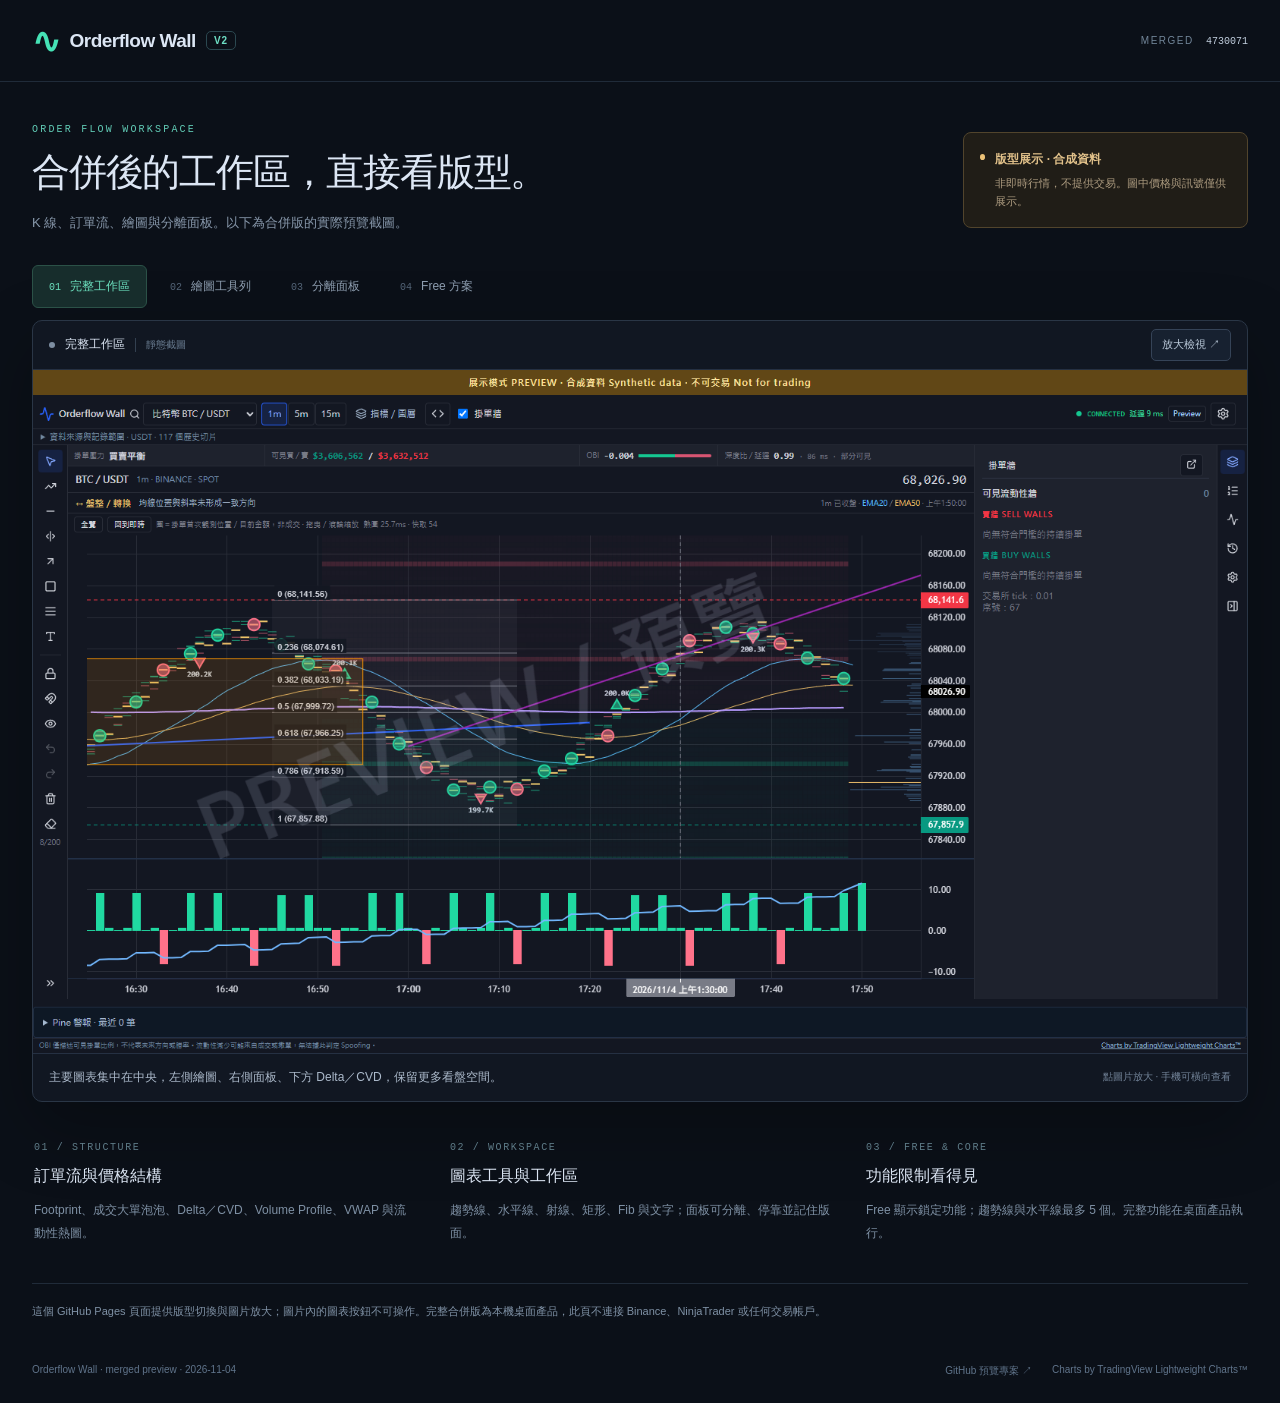
==== index.html @ 41fb0156 "Publish merged Orderflow Wall V2 layout preview (synthetic data)" ====
<!doctype html>
<html lang="zh-Hant">
<head>
  <meta charset="utf-8">
  <meta name="viewport" content="width=device-width,initial-scale=1">
  <meta name="theme-color" content="#0b1018">
  <meta name="description" content="Orderflow Wall V2 合併版本型預覽。合成資料、非即時行情、不可交易。">
  <title>Orderflow Wall · 合併版預覽</title>
  <link rel="stylesheet" href="style.css">
</head>
<body>
  <header><a class="brand" href="./"><span class="mark">∿</span> Orderflow Wall <span class="version">V2</span></a><span class="build">MERGED <code>4730071</code></span></header>
  <main>
    <section class="intro"><div><p class="eyebrow">ORDER FLOW WORKSPACE</p><h1>合併後的工作區，<br class="mobile">直接看版型。</h1><p class="lead">K 線、訂單流、繪圖與分離面板。以下為合併版的實際預覽截圖。</p></div><div class="notice"><span class="dot"></span><div><strong>版型展示 · 合成資料</strong><p>非即時行情，不提供交易。圖中價格與訊號僅供展示。</p></div></div></section>
    <nav class="views" aria-label="預覽畫面">
      <button data-view="main" aria-pressed="true"><span>01</span>完整工作區</button>
      <button data-view="tools" aria-pressed="false"><span>02</span>繪圖工具列</button>
      <button data-view="popout" aria-pressed="false"><span>03</span>分離面板</button>
      <button data-view="free" aria-pressed="false"><span>04</span>Free 方案</button>
    </nav>
    <section class="viewer" aria-label="產品版型截圖">
      <div class="viewer-bar"><div><span class="live-dot"></span><strong id="view-title">完整工作區</strong><span class="image-tag">靜態截圖</span></div><button id="expand">放大檢視 ↗</button></div>
      <button id="image-button" aria-label="放大目前版型"><img id="preview-image" src="images/tv-showcase-main.png" alt="合併版完整工作區：K 線、Footprint、大單泡泡、Volume Profile、Delta／CVD 與右側面板" width="1600" height="900"></button>
      <div class="caption"><p id="view-description" aria-live="polite">主要圖表集中在中央，左側繪圖、右側面板、下方 Delta／CVD，保留更多看盤空間。</p><span>點圖片放大 · 手機可橫向查看</span></div>
    </section>
    <section class="features" aria-label="合併功能"><article><span>01 / STRUCTURE</span><h2>訂單流與價格結構</h2><p>Footprint、成交大單泡泡、Delta／CVD、Volume Profile、VWAP 與流動性熱圖。</p></article><article><span>02 / WORKSPACE</span><h2>圖表工具與工作區</h2><p>趨勢線、水平線、射線、矩形、Fib 與文字；面板可分離、停靠並記住版面。</p></article><article><span>03 / FREE & CORE</span><h2>功能限制看得見</h2><p>Free 顯示鎖定功能；趨勢線與水平線最多 5 個。完整功能在桌面產品執行。</p></article></section>
    <p class="scope">這個 GitHub Pages 頁面提供版型切換與圖片放大；圖片內的圖表按鈕不可操作。完整合併版為本機桌面產品，此頁不連接 Binance、NinjaTrader 或任何交易帳戶。</p>
  </main>
  <footer><span>Orderflow Wall · merged preview · 2026-11-04</span><div><a href="https://github.com/HOHANJASON/orderflow-wall-preview">GitHub 預覽專案 ↗</a><a href="https://www.tradingview.com/">Charts by TradingView Lightweight Charts™</a></div></footer>
  <dialog id="zoom"><div class="zoom-bar"><span>合成資料 · 版型預覽</span><button id="close-zoom">關閉 ✕</button></div><div class="zoom-scroll"><img id="zoom-image" src="images/tv-showcase-main.png" alt="放大的完整工作區"></div><p class="zoom-help">手機左右滑動查看細節 · 電腦按 Esc 關閉</p></dialog>
  <script src="app.js"></script>
</body>
</html>
---- style.css ----
:root{color-scheme:dark;font-family:Inter,"Segoe UI","Microsoft JhengHei",sans-serif;color:#dce6f4;background:#0b1018}*{box-sizing:border-box}body{margin:0}button,a{-webkit-tap-highlight-color:transparent}button{font:inherit;cursor:pointer}a{color:inherit;text-decoration:none}header,main,footer{max-width:1500px;margin:auto}header{height:82px;display:flex;align-items:center;justify-content:space-between;padding:0 32px;border-bottom:1px solid #202b39}.brand{display:flex;align-items:center;gap:10px;font-weight:650;font-size:19px;letter-spacing:-.5px}.mark{color:#45e2b5;font-size:34px}.version{border:1px solid #2b4850;border-radius:5px;color:#6edfc5;padding:3px 7px;font-size:10px;letter-spacing:1px}.build{font-size:10px;letter-spacing:1.5px;color:#718598}.build code{color:#c1cedd;margin-left:8px;letter-spacing:0}main{padding:0 32px}.intro{display:flex;justify-content:space-between;gap:32px;padding:42px 0 29px;align-items:center}.eyebrow{color:#62cdb7;font:10px monospace;letter-spacing:2.2px;margin:0 0 12px}h1{font-size:clamp(25px,3vw,39px);letter-spacing:-1.2px;font-weight:550;margin:0 0 13px}.lead{font-size:13px;line-height:1.9;color:#8797aa;margin:0}.mobile{display:none}.notice{display:flex;align-items:flex-start;gap:10px;max-width:285px;padding:16px;border:1px solid #51442c;background:#201d17;border-radius:8px;flex-shrink:0}.dot{width:6px;height:6px;border-radius:50%;background:#ebc177;margin-top:5px}.notice strong{font-size:12px;color:#e1c18a}.notice p{font-size:11px;color:#ad9c80;line-height:1.7;margin:6px 0 0}.views{display:flex;gap:6px;margin-bottom:12px}.views button{color:#8d9daf;border:1px solid transparent;background:transparent;border-radius:6px;padding:12px 16px;font-size:12px;white-space:nowrap}.views button span{font:10px monospace;color:#536477;margin-right:9px}.views button[aria-pressed=true]{background:#172d2c;color:#6ce1bf;border-color:#2b5147}.views button:hover{background:#172330}.views button[aria-pressed=true] span{color:#6ce1bf}.viewer{border:1px solid #2a3646;border-radius:10px;overflow:hidden;background:#111722;box-shadow:0 25px 70px #0004}.viewer-bar{min-height:48px;display:flex;align-items:center;justify-content:space-between;padding:8px 16px;border-bottom:1px solid #253042}.viewer-bar>div{display:flex;align-items:center;gap:10px}.viewer-bar strong{font-size:12px;font-weight:500}.live-dot{width:6px;height:6px;border-radius:50%;background:#7d8ea1}.image-tag{color:#6d8095;font-size:10px;border-left:1px solid #334050;padding-left:10px}.viewer-bar button,.zoom-bar button{border:1px solid #354357;background:#172130;border-radius:5px;color:#bac9d9;font-size:11px;padding:7px 10px;min-height:32px}#image-button{display:block;width:100%;border:0;padding:0;background:#0b1018;cursor:zoom-in}#preview-image{display:block;width:100%;height:auto;aspect-ratio:16/9;object-fit:contain}.caption{display:flex;align-items:center;justify-content:space-between;padding:13px 16px;gap:20px;border-top:1px solid #253042}.caption p{font-size:12px;line-height:1.8;color:#acbacb;margin:0}.caption span{font-size:10px;color:#738499;white-space:nowrap}.features{display:grid;grid-template-columns:repeat(3,1fr);gap:36px;padding:34px 2px 15px}.features article>span{font:10px monospace;letter-spacing:1.6px;color:#5f7c88}h2{font-size:16px;font-weight:500;margin:12px 0}.features p,.scope{font-size:12px;line-height:1.9;color:#7f91a5}.scope{font-size:11px;padding:17px 0;border-top:1px solid #202b39;margin-bottom:0}footer{display:flex;justify-content:space-between;gap:20px;padding:25px 32px;color:#60748b;font-size:10px}footer div{display:flex;gap:20px}footer a:hover{color:#63d5b5}dialog{width:96vw;max-width:1800px;padding:0;border:1px solid #3b4a60;border-radius:9px;background:#101722;color:#dce6f4}dialog::backdrop{background:#03070de8;backdrop-filter:blur(5px)}.zoom-bar{display:flex;align-items:center;justify-content:space-between;padding:12px 16px;font-size:12px;color:#e1c18a}.zoom-scroll{overflow:auto;max-height:78dvh}.zoom-scroll img{display:block;width:1600px;max-width:none}.zoom-help{font-size:11px;color:#7d90a7;padding:0 16px}:focus-visible{outline:2px solid #62d9bb;outline-offset:3px}@media(min-width:1700px){.zoom-scroll img{width:100%}}@media(max-width:800px){header{height:66px;padding:0 18px}main{padding:0 16px}.intro{display:block;padding:30px 0 20px}.notice{max-width:none;margin-top:18px;padding:11px 13px}.notice p{margin-top:3px}.features{gap:20px}.caption{display:block}.caption span{display:block;margin-top:8px}footer{padding:20px 16px;flex-direction:column}.views{overflow-x:auto}.views button{padding:12px}.brand{font-size:16px}.build{font-size:9px}.build code{margin-left:3px}}@media(max-width:520px){.mobile{display:block}h1{line-height:1.45;font-size:28px}.features{grid-template-columns:1fr;gap:15px;padding-top:26px}.features article{border-bottom:1px solid #202b39;padding-bottom:8px}.views button{font-size:11px;padding:12px 10px}.views button span{display:none}.viewer-bar{padding:8px 10px}.image-tag{display:none}.caption{padding:11px}.caption p{font-size:11px}footer div{flex-direction:column;gap:10px}.build{font-size:0}.build code{font-size:10px}.zoom-bar button{min-height:44px}}
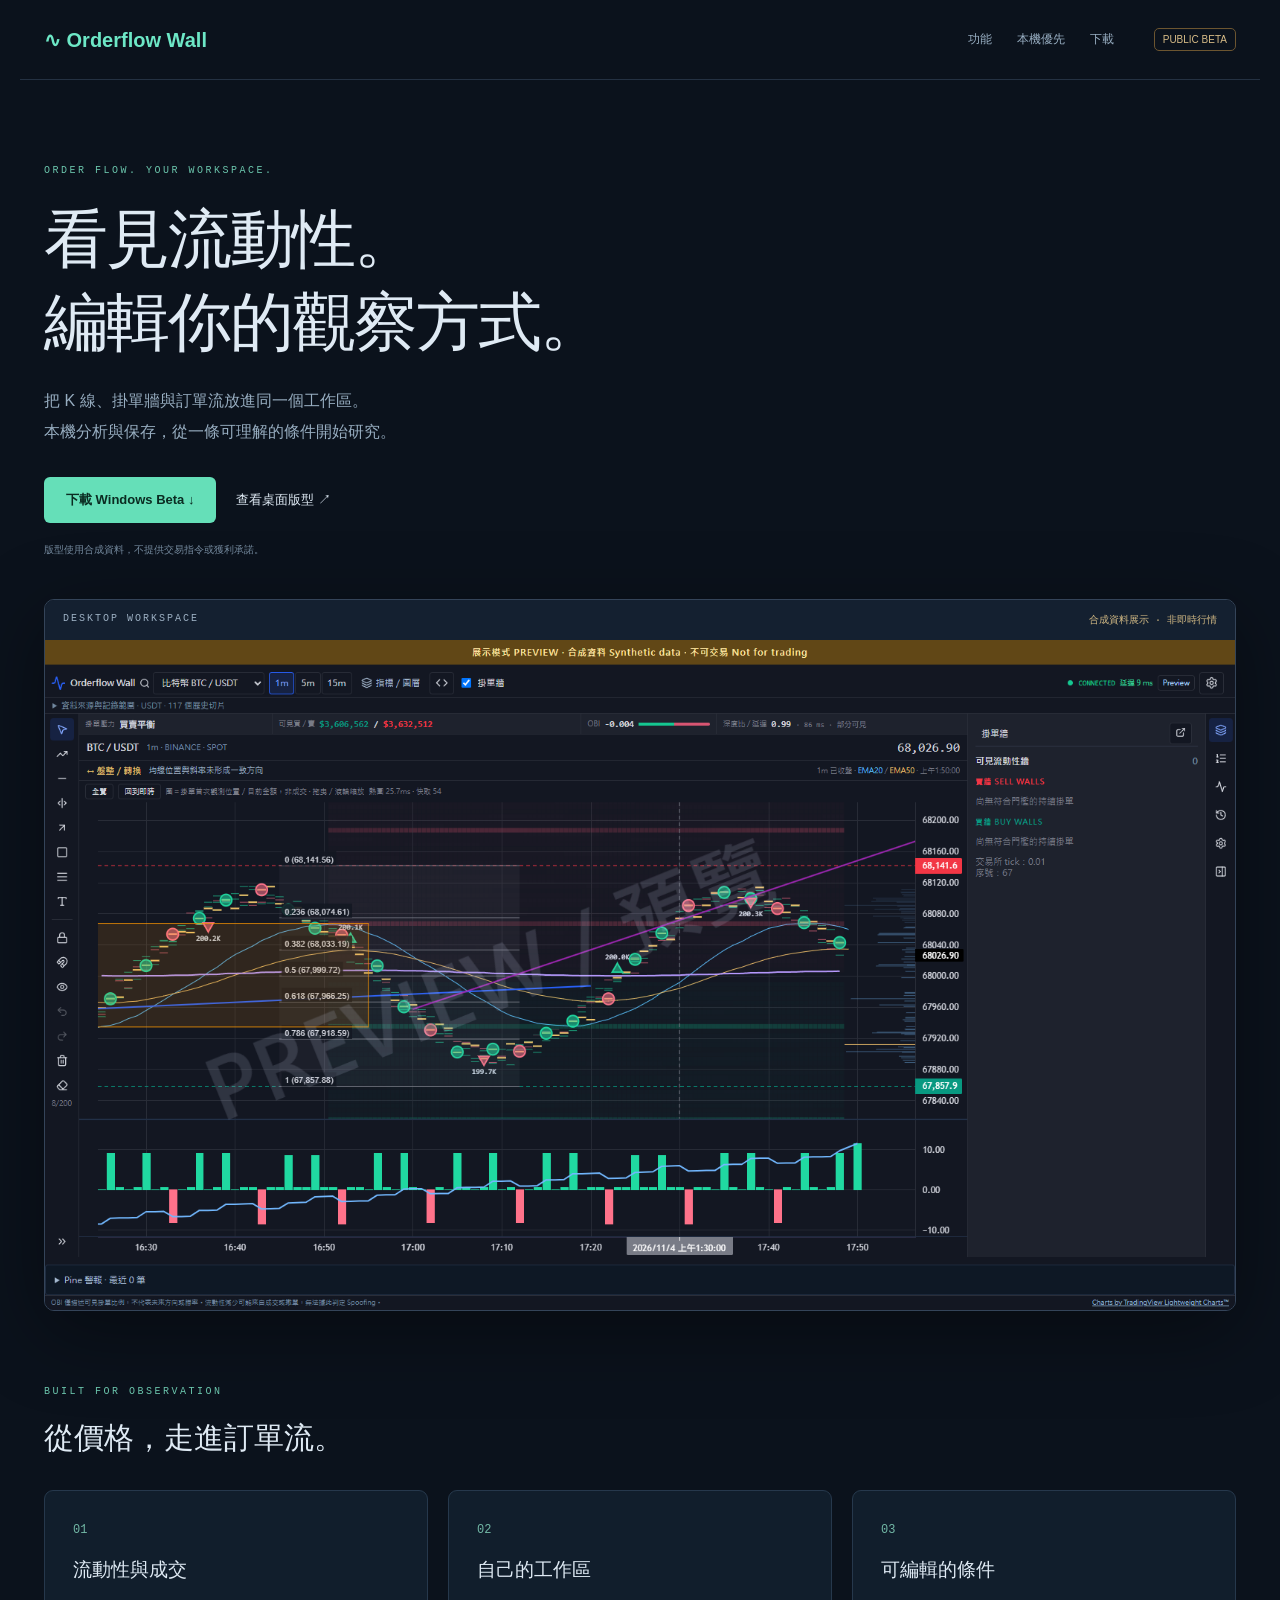
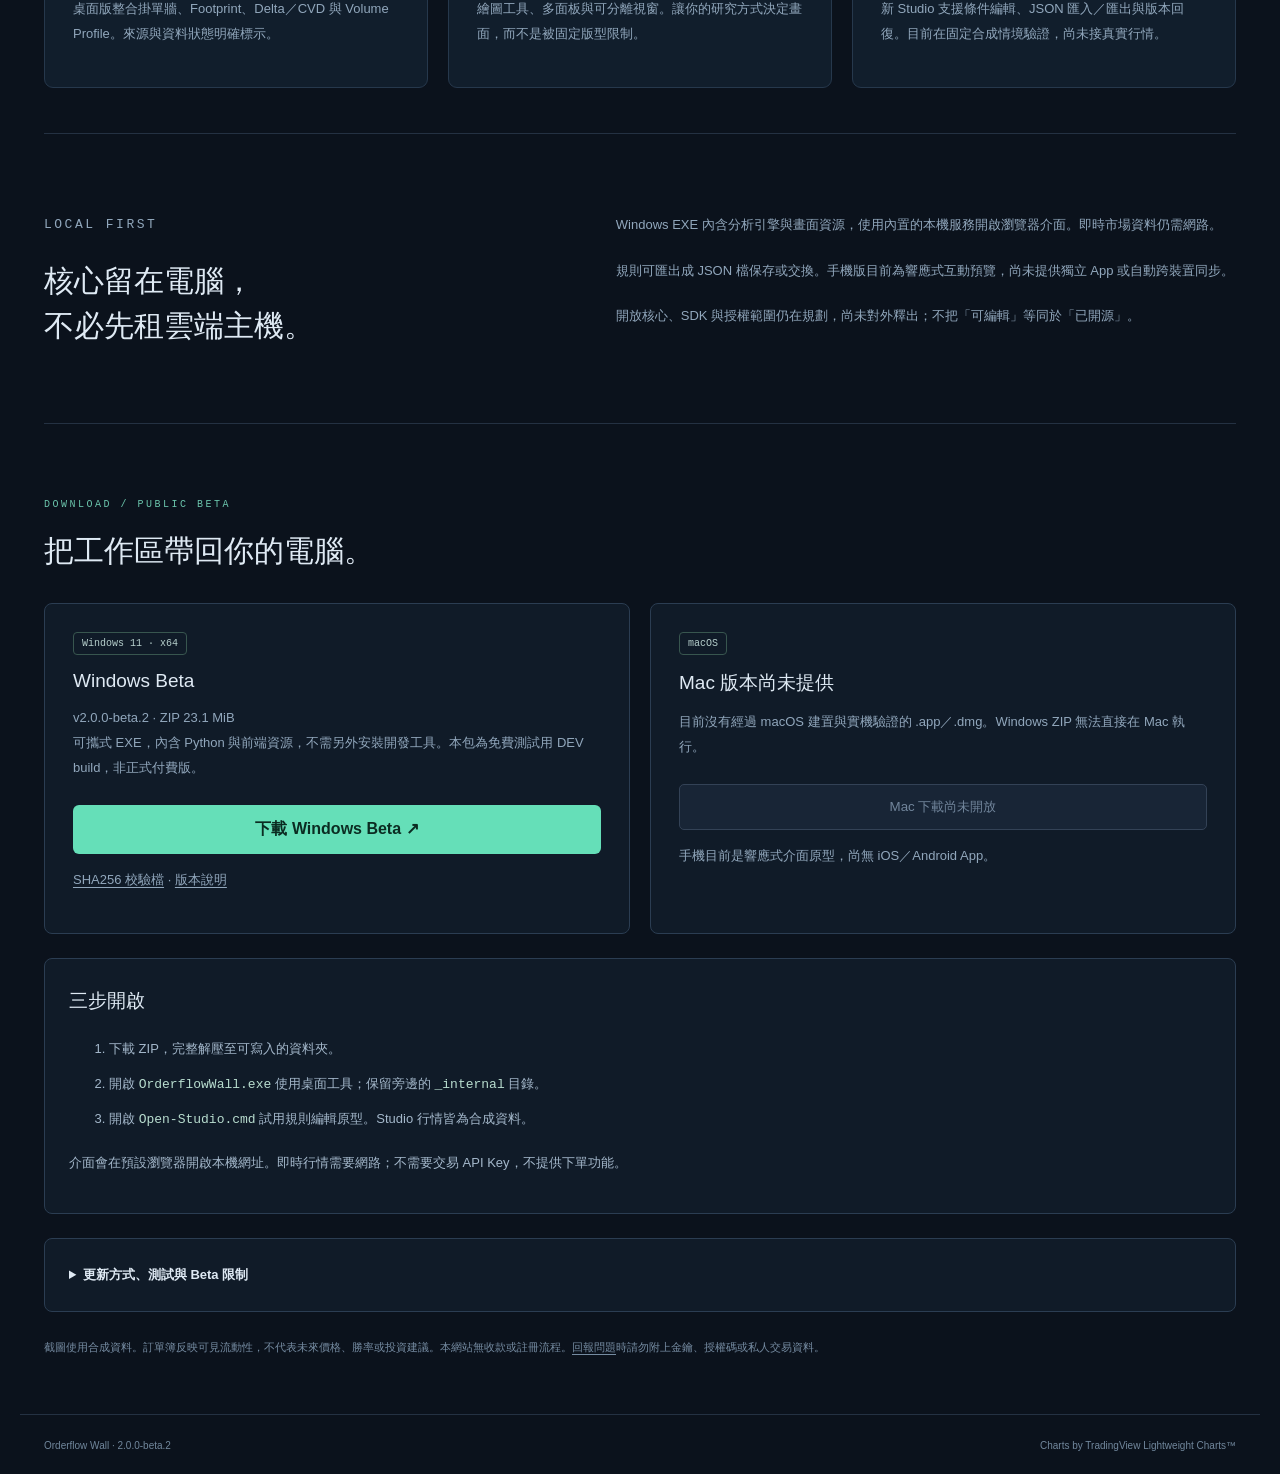
==== commit 56eb8a67: "Publish introduction and Windows Beta download website" ====
--- a/index.html
+++ b/index.html
@@ -1,33 +1,8 @@
-<!doctype html>
-<html lang="zh-Hant">
-<head>
-  <meta charset="utf-8">
-  <meta name="viewport" content="width=device-width,initial-scale=1">
-  <meta name="theme-color" content="#0b1018">
-  <meta name="description" content="Orderflow Wall V2 合併版本型預覽。合成資料、非即時行情、不可交易。">
-  <title>Orderflow Wall · 合併版預覽</title>
-  <link rel="stylesheet" href="style.css">
-</head>
-<body>
-  <header><a class="brand" href="./"><span class="mark">∿</span> Orderflow Wall <span class="version">V2</span></a><span class="build">MERGED <code>4730071</code></span></header>
-  <main>
-    <section class="intro"><div><p class="eyebrow">ORDER FLOW WORKSPACE</p><h1>合併後的工作區，<br class="mobile">直接看版型。</h1><p class="lead">K 線、訂單流、繪圖與分離面板。以下為合併版的實際預覽截圖。</p></div><div class="notice"><span class="dot"></span><div><strong>版型展示 · 合成資料</strong><p>非即時行情，不提供交易。圖中價格與訊號僅供展示。</p></div></div></section>
-    <nav class="views" aria-label="預覽畫面">
-      <button data-view="main" aria-pressed="true"><span>01</span>完整工作區</button>
-      <button data-view="tools" aria-pressed="false"><span>02</span>繪圖工具列</button>
-      <button data-view="popout" aria-pressed="false"><span>03</span>分離面板</button>
-      <button data-view="free" aria-pressed="false"><span>04</span>Free 方案</button>
-    </nav>
-    <section class="viewer" aria-label="產品版型截圖">
-      <div class="viewer-bar"><div><span class="live-dot"></span><strong id="view-title">完整工作區</strong><span class="image-tag">靜態截圖</span></div><button id="expand">放大檢視 ↗</button></div>
-      <button id="image-button" aria-label="放大目前版型"><img id="preview-image" src="images/tv-showcase-main.png" alt="合併版完整工作區：K 線、Footprint、大單泡泡、Volume Profile、Delta／CVD 與右側面板" width="1600" height="900"></button>
-      <div class="caption"><p id="view-description" aria-live="polite">主要圖表集中在中央，左側繪圖、右側面板、下方 Delta／CVD，保留更多看盤空間。</p><span>點圖片放大 · 手機可橫向查看</span></div>
-    </section>
-    <section class="features" aria-label="合併功能"><article><span>01 / STRUCTURE</span><h2>訂單流與價格結構</h2><p>Footprint、成交大單泡泡、Delta／CVD、Volume Profile、VWAP 與流動性熱圖。</p></article><article><span>02 / WORKSPACE</span><h2>圖表工具與工作區</h2><p>趨勢線、水平線、射線、矩形、Fib 與文字；面板可分離、停靠並記住版面。</p></article><article><span>03 / FREE & CORE</span><h2>功能限制看得見</h2><p>Free 顯示鎖定功能；趨勢線與水平線最多 5 個。完整功能在桌面產品執行。</p></article></section>
-    <p class="scope">這個 GitHub Pages 頁面提供版型切換與圖片放大；圖片內的圖表按鈕不可操作。完整合併版為本機桌面產品，此頁不連接 Binance、NinjaTrader 或任何交易帳戶。</p>
-  </main>
-  <footer><span>Orderflow Wall · merged preview · 2026-11-04</span><div><a href="https://github.com/HOHANJASON/orderflow-wall-preview">GitHub 預覽專案 ↗</a><a href="https://www.tradingview.com/">Charts by TradingView Lightweight Charts™</a></div></footer>
-  <dialog id="zoom"><div class="zoom-bar"><span>合成資料 · 版型預覽</span><button id="close-zoom">關閉 ✕</button></div><div class="zoom-scroll"><img id="zoom-image" src="images/tv-showcase-main.png" alt="放大的完整工作區"></div><p class="zoom-help">手機左右滑動查看細節 · 電腦按 Esc 關閉</p></dialog>
-  <script src="app.js"></script>
-</body>
-</html>
+<!doctype html><html lang="zh-Hant"><head><meta charset="utf-8"><meta name="viewport" content="width=device-width,initial-scale=1"><meta name="description" content="Orderflow Wall 本機訂單流工作區：K 線、掛單牆與規則編輯。下載 Windows Beta，查看 Mac 與手機開發狀態。"><meta name="theme-color" content="#0b121c"><title>Orderflow Wall — 本機訂單流工作區</title><link rel="stylesheet" href="style.css"></head><body>
+<header><a class="brand" href="#">∿ Orderflow Wall</a><nav><a href="#features">功能</a><a href="#local">本機優先</a><a href="#status">下載</a></nav><span>PUBLIC BETA</span></header>
+<main><section class="hero"><p class="eyebrow">ORDER FLOW. YOUR WORKSPACE.</p><h1>看見流動性。<br>編輯你的觀察方式。</h1><p class="lead">把 K 線、掛單牆與訂單流放進同一個工作區。<br>本機分析與保存，從一條可理解的條件開始研究。</p><div class="actions"><a class="primary" href="#status">下載 Windows Beta ↓</a><a href="preview.html">查看桌面版型 ↗</a></div><small>版型使用合成資料，不提供交易指令或獲利承諾。</small></section>
+<section class="screen"><div>DESKTOP WORKSPACE <span>合成資料展示 · 非即時行情</span></div><a href="images/workspace.png"><img src="images/workspace.png" alt="Orderflow Wall 桌面預覽：合成 K 線、訂單流與繪圖工具" width="1600" height="900"></a></section>
+<section id="features"><p class="eyebrow">BUILT FOR OBSERVATION</p><h2>從價格，走進訂單流。</h2><div class="cards"><article><b>01</b><h3>流動性與成交</h3><p>桌面版整合掛單牆、Footprint、Delta／CVD 與 Volume Profile。來源與資料狀態明確標示。</p></article><article><b>02</b><h3>自己的工作區</h3><p>繪圖工具、多面板與可分離視窗。讓你的研究方式決定畫面，而不是被固定版型限制。</p></article><article><b>03</b><h3>可編輯的條件</h3><p>新 Studio 支援條件編輯、JSON 匯入／匯出與版本回復。目前在固定合成情境驗證，尚未接真實行情。</p></article></div></section>
+<section id="local" class="local"><div><p class="eyebrow">LOCAL FIRST</p><h2>核心留在電腦，<br>不必先租雲端主機。</h2></div><div><p>Windows EXE 內含分析引擎與畫面資源，使用內置的本機服務開啟瀏覽器介面。即時市場資料仍需網路。</p><p>規則可匯出成 JSON 檔保存或交換。手機版目前為響應式互動預覽，尚未提供獨立 App 或自動跨裝置同步。</p><p>開放核心、SDK 與授權範圍仍在規劃，尚未對外釋出；不把「可編輯」等同於「已開源」。</p></div></section>
+<section id="status"><p class="eyebrow">DOWNLOAD / PUBLIC BETA</p><h2>把工作區帶回你的電腦。</h2><div class="status-grid"><article><span class="badge">Windows 11 · x64</span><h3>Windows Beta</h3><p>v2.0.0-beta.2 · ZIP 23.1 MiB<br>可攜式 EXE，內含 Python 與前端資源，不需另外安裝開發工具。本包為免費測試用 DEV build，非正式付費版。</p><a class="primary download" href="https://github.com/HOHANJASON/orderflow-wall-preview/releases/download/v2.0.0-beta.2/OrderflowWall-v2.0.0-beta.2-win64.zip">下載 Windows Beta ↗</a><p><a class="text-link" href="https://github.com/HOHANJASON/orderflow-wall-preview/releases/download/v2.0.0-beta.2/OrderflowWall-v2.0.0-beta.2-win64.zip.sha256">SHA256 校驗檔</a> · <a class="text-link" href="https://github.com/HOHANJASON/orderflow-wall-preview/releases/tag/v2.0.0-beta.2">版本說明</a></p></article><article><span class="badge">macOS</span><h3>Mac 版本尚未提供</h3><p>目前沒有經過 macOS 建置與實機驗證的 .app／.dmg。Windows ZIP 無法直接在 Mac 執行。</p><button disabled>Mac 下載尚未開放</button><p>手機目前是響應式介面原型，尚無 iOS／Android App。</p></article></div><div class="setup"><h3>三步開啟</h3><ol><li>下載 ZIP，完整解壓至可寫入的資料夾。</li><li>開啟 <code>OrderflowWall.exe</code> 使用桌面工具；保留旁邊的 <code>_internal</code> 目錄。</li><li>開啟 <code>Open-Studio.cmd</code> 試用規則編輯原型。Studio 行情皆為合成資料。</li></ol><p>介面會在預設瀏覽器開啟本機網址。即時行情需要網路；不需要交易 API Key，不提供下單功能。</p></div><details><summary>更新方式、測試與 Beta 限制</summary><p>此 EXE 尚不支援自動更新。新版發布後，請關閉程式並下載至新的資料夾；保留舊版及使用者資料，再依版本說明遷移。</p><p>已通過後端 447＋3 項、前端 95 項測試及本機 EXE 冒煙測試；尚未完成乾淨 Windows 環境、24 小時穩定性與實體手機驗收。此包尚未提供 Windows 發行者程式碼簽章。</p><p>Studio 尚未串接真實行情規則；CME 黃金／納指需授權資料源及橋接驗證。付費方案與商用授權設定未完成，請勿將本包當作正式販售版。</p><p>SHA256：<code class="hash">5D1888DC512057E83914075102BED4CCF81A2F9162673473C2BC6C9B716EED5F</code></p></details><p class="disclaimer">截圖使用合成資料。訂單簿反映可見流動性，不代表未來價格、勝率或投資建議。本網站無收款或註冊流程。<a class="text-link" href="https://github.com/HOHANJASON/orderflow-wall-preview/issues">回報問題</a>時請勿附上金鑰、授權碼或私人交易資料。</p></section>
+</main><footer><span>Orderflow Wall · 2.0.0-beta.2</span><a href="https://www.tradingview.com/">Charts by TradingView Lightweight Charts™</a></footer></body></html>
--- a/style.css
+++ b/style.css
@@ -1 +1,3 @@
-:root{color-scheme:dark;font-family:Inter,"Segoe UI","Microsoft JhengHei",sans-serif;color:#dce6f4;background:#0b1018}*{box-sizing:border-box}body{margin:0}button,a{-webkit-tap-highlight-color:transparent}button{font:inherit;cursor:pointer}a{color:inherit;text-decoration:none}header,main,footer{max-width:1500px;margin:auto}header{height:82px;display:flex;align-items:center;justify-content:space-between;padding:0 32px;border-bottom:1px solid #202b39}.brand{display:flex;align-items:center;gap:10px;font-weight:650;font-size:19px;letter-spacing:-.5px}.mark{color:#45e2b5;font-size:34px}.version{border:1px solid #2b4850;border-radius:5px;color:#6edfc5;padding:3px 7px;font-size:10px;letter-spacing:1px}.build{font-size:10px;letter-spacing:1.5px;color:#718598}.build code{color:#c1cedd;margin-left:8px;letter-spacing:0}main{padding:0 32px}.intro{display:flex;justify-content:space-between;gap:32px;padding:42px 0 29px;align-items:center}.eyebrow{color:#62cdb7;font:10px monospace;letter-spacing:2.2px;margin:0 0 12px}h1{font-size:clamp(25px,3vw,39px);letter-spacing:-1.2px;font-weight:550;margin:0 0 13px}.lead{font-size:13px;line-height:1.9;color:#8797aa;margin:0}.mobile{display:none}.notice{display:flex;align-items:flex-start;gap:10px;max-width:285px;padding:16px;border:1px solid #51442c;background:#201d17;border-radius:8px;flex-shrink:0}.dot{width:6px;height:6px;border-radius:50%;background:#ebc177;margin-top:5px}.notice strong{font-size:12px;color:#e1c18a}.notice p{font-size:11px;color:#ad9c80;line-height:1.7;margin:6px 0 0}.views{display:flex;gap:6px;margin-bottom:12px}.views button{color:#8d9daf;border:1px solid transparent;background:transparent;border-radius:6px;padding:12px 16px;font-size:12px;white-space:nowrap}.views button span{font:10px monospace;color:#536477;margin-right:9px}.views button[aria-pressed=true]{background:#172d2c;color:#6ce1bf;border-color:#2b5147}.views button:hover{background:#172330}.views button[aria-pressed=true] span{color:#6ce1bf}.viewer{border:1px solid #2a3646;border-radius:10px;overflow:hidden;background:#111722;box-shadow:0 25px 70px #0004}.viewer-bar{min-height:48px;display:flex;align-items:center;justify-content:space-between;padding:8px 16px;border-bottom:1px solid #253042}.viewer-bar>div{display:flex;align-items:center;gap:10px}.viewer-bar strong{font-size:12px;font-weight:500}.live-dot{width:6px;height:6px;border-radius:50%;background:#7d8ea1}.image-tag{color:#6d8095;font-size:10px;border-left:1px solid #334050;padding-left:10px}.viewer-bar button,.zoom-bar button{border:1px solid #354357;background:#172130;border-radius:5px;color:#bac9d9;font-size:11px;padding:7px 10px;min-height:32px}#image-button{display:block;width:100%;border:0;padding:0;background:#0b1018;cursor:zoom-in}#preview-image{display:block;width:100%;height:auto;aspect-ratio:16/9;object-fit:contain}.caption{display:flex;align-items:center;justify-content:space-between;padding:13px 16px;gap:20px;border-top:1px solid #253042}.caption p{font-size:12px;line-height:1.8;color:#acbacb;margin:0}.caption span{font-size:10px;color:#738499;white-space:nowrap}.features{display:grid;grid-template-columns:repeat(3,1fr);gap:36px;padding:34px 2px 15px}.features article>span{font:10px monospace;letter-spacing:1.6px;color:#5f7c88}h2{font-size:16px;font-weight:500;margin:12px 0}.features p,.scope{font-size:12px;line-height:1.9;color:#7f91a5}.scope{font-size:11px;padding:17px 0;border-top:1px solid #202b39;margin-bottom:0}footer{display:flex;justify-content:space-between;gap:20px;padding:25px 32px;color:#60748b;font-size:10px}footer div{display:flex;gap:20px}footer a:hover{color:#63d5b5}dialog{width:96vw;max-width:1800px;padding:0;border:1px solid #3b4a60;border-radius:9px;background:#101722;color:#dce6f4}dialog::backdrop{background:#03070de8;backdrop-filter:blur(5px)}.zoom-bar{display:flex;align-items:center;justify-content:space-between;padding:12px 16px;font-size:12px;color:#e1c18a}.zoom-scroll{overflow:auto;max-height:78dvh}.zoom-scroll img{display:block;width:1600px;max-width:none}.zoom-help{font-size:11px;color:#7d90a7;padding:0 16px}:focus-visible{outline:2px solid #62d9bb;outline-offset:3px}@media(min-width:1700px){.zoom-scroll img{width:100%}}@media(max-width:800px){header{height:66px;padding:0 18px}main{padding:0 16px}.intro{display:block;padding:30px 0 20px}.notice{max-width:none;margin-top:18px;padding:11px 13px}.notice p{margin-top:3px}.features{gap:20px}.caption{display:block}.caption span{display:block;margin-top:8px}footer{padding:20px 16px;flex-direction:column}.views{overflow-x:auto}.views button{padding:12px}.brand{font-size:16px}.build{font-size:9px}.build code{margin-left:3px}}@media(max-width:520px){.mobile{display:block}h1{line-height:1.45;font-size:28px}.features{grid-template-columns:1fr;gap:15px;padding-top:26px}.features article{border-bottom:1px solid #202b39;padding-bottom:8px}.views button{font-size:11px;padding:12px 10px}.views button span{display:none}.viewer-bar{padding:8px 10px}.image-tag{display:none}.caption{padding:11px}.caption p{font-size:11px}footer div{flex-direction:column;gap:10px}.build{font-size:0}.build code{font-size:10px}.zoom-bar button{min-height:44px}}
+:root{font-family:'Segoe UI','Microsoft JhengHei',sans-serif;color:#dfeaf4;background:#0b121c;scroll-behavior:smooth}*{box-sizing:border-box}body{margin:0}a{color:inherit;text-decoration:none}header,main,footer{max-width:1240px;margin:auto}header{height:80px;display:flex;align-items:center;gap:40px;border-bottom:1px solid #243142;padding:0 24px}.brand{font-weight:700;font-size:20px;color:#6de7c6}nav{display:flex;gap:25px;margin-left:auto;font-size:12px;color:#99afc3}header>span{font-size:10px;padding:5px 8px;border:1px solid #6c5530;color:#d8bc87;border-radius:5px}main{padding:0 24px}.hero{padding:75px 0 42px}.eyebrow{font:10px monospace;letter-spacing:2.5px;color:#6bc5ac}h1{font-size:clamp(36px,5vw,66px);font-weight:550;letter-spacing:-2px;line-height:1.3;margin:22px 0}h2{font-size:30px;font-weight:500;line-height:1.5;margin:18px 0 30px}.lead{font-size:16px;line-height:1.9;color:#97adc0}.actions{display:flex;gap:20px;align-items:center;margin:30px 0 16px;font-size:13px}.primary{background:#65dfb8;color:#0b2c22;border-radius:6px;padding:14px 22px;font-weight:600}.hero small{font-size:10px;color:#74899d}.screen{border:1px solid #344459;border-radius:10px;overflow:hidden;box-shadow:0 20px 80px #0006}.screen>div{padding:13px 18px;font:10px monospace;letter-spacing:2px;background:#142030;color:#9cafc2;display:flex;justify-content:space-between}.screen span{letter-spacing:0;color:#d2b984}.screen img{display:block;width:100%;height:auto}section[id]{padding:65px 0 45px;scroll-margin-top:20px}.cards{display:grid;grid-template-columns:repeat(3,1fr);gap:20px}.cards article{background:#111e2c;border:1px solid #26384c;border-radius:9px;padding:28px}.cards article b{font:12px monospace;color:#72b8a6}h3{font-size:19px;font-weight:500;margin:20px 0 12px}article p,.local p{color:#91a7bc;font-size:13px;line-height:1.95}.local{display:grid;grid-template-columns:1fr 1.2fr;gap:55px;border-top:1px solid #243142;border-bottom:1px solid #243142}.local p{margin-bottom:20px}.status-grid{display:grid;grid-template-columns:1fr 1fr;gap:20px}.status-grid article{padding:28px;border:1px solid #2b3d52;border-radius:8px;background:#101b28}.badge{font:10px monospace;color:#b6cfcc;border:1px solid #38564f;border-radius:4px;padding:5px 8px}.status-grid button{display:block;width:100%;border:1px solid #334256;background:#182536;color:#71859b;padding:13px;border-radius:5px;margin-top:25px}.disclaimer{font-size:11px;line-height:1.9;color:#758ba1;max-width:850px;margin-top:25px}footer{display:flex;justify-content:space-between;border-top:1px solid #243142;padding:25px 24px;color:#71879c;font-size:10px}@media(max-width:700px){header{height:65px;padding:0 16px;gap:12px}.brand{font-size:16px}nav{display:none}header>span{margin-left:auto}main{padding:0 16px}.hero{padding-top:42px}h1{font-size:40px}.lead{font-size:14px}.cards,.local,.status-grid{grid-template-columns:1fr}.local{gap:5px}.cards{gap:12px}section[id]{padding:40px 0}.screen>div{font-size:8px;padding:11px;letter-spacing:1px}.screen span{font-size:8px}.actions{gap:15px;font-size:12px}h2{font-size:26px}footer{gap:18px;flex-direction:column}}
+
+.download{display:block;text-align:center;margin-top:24px}.text-link{text-decoration:underline;text-underline-offset:3px}.setup,details{margin-top:24px;padding:24px;border:1px solid #2b3d52;border-radius:8px;background:#101b28;font-size:13px;color:#a4b8cb;line-height:1.9}.setup h3{color:#dfeaf4;margin-top:0}.setup li{padding:5px 0}summary{cursor:pointer;color:#dfeaf4;font-weight:600}.hash{overflow-wrap:anywhere;font-size:11px}a:focus-visible,summary:focus-visible{outline:2px solid #65dfb8;outline-offset:5px}code{color:#b8ddcf}html{scroll-padding-top:20px}
